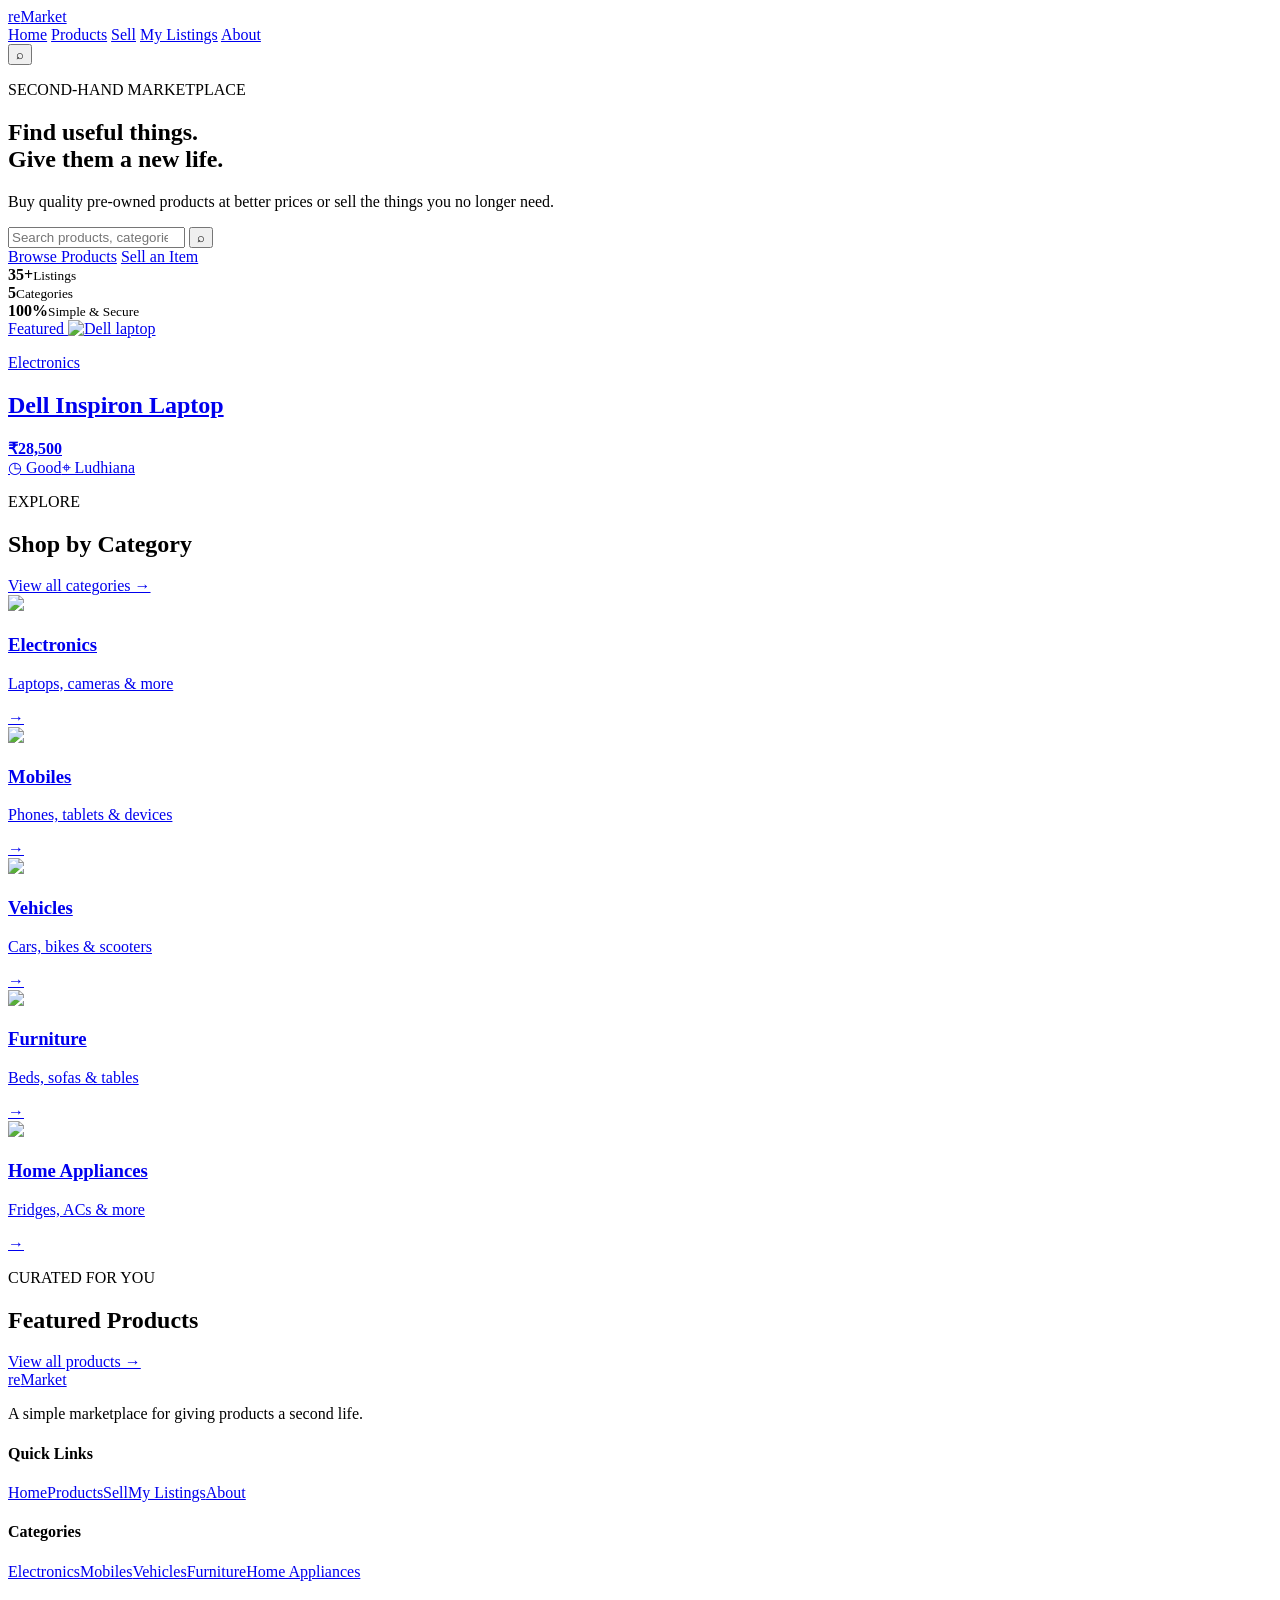
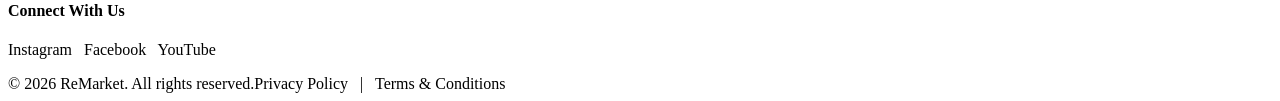
==== index.html @ a1fcb48b "Add files via upload" ====
<!DOCTYPE html>
<html lang="en">
<head>
<meta charset="UTF-8">
<meta name="viewport" content="width=device-width, initial-scale=1.0">
<title>ReMarket | Second-Hand Marketplace</title>
<link rel="stylesheet" href="css/style.css">
</head>
<body>
<header class="site-header">
  <div class="container nav-wrap">
    <a class="brand" href="index.html"><span>re</span>Market</a>
    <nav class="main-nav">
      <a class="active" href="index.html">Home</a>
      <a href="products.html">Products</a>
      <a href="sell.html">Sell</a>
      <a href="dashboard.html">My Listings</a>
      <a href="about.html">About</a>
    </nav>
    <div class="nav-right">
      <button class="search-icon" onclick="focusHomeSearch()" aria-label="Search">⌕</button>
      <div id="headerActions"></div>
    </div>
  </div>
</header>

<main>
<section class="hero">
  <div class="container hero-grid">
    <div class="hero-main">
      <div class="hero-overlay">
        <p class="eyebrow light">SECOND-HAND MARKETPLACE</p>
        <h1>Find useful things.<br>Give them a <span>new life.</span></h1>
        <p class="hero-copy">Buy quality pre-owned products at better prices or sell the things you no longer need.</p>
        <div class="hero-search">
          <input id="homeSearch" type="search" placeholder="Search products, categories...">
          <button onclick="searchFromHome()">⌕</button>
        </div>
        <div class="hero-buttons">
          <a class="btn btn-gold" href="products.html">Browse Products</a>
          <a class="btn btn-outline-light" href="sell.html">Sell an Item</a>
        </div>
        <div class="hero-stats">
          <div><strong>35+</strong><small>Listings</small></div>
          <div><strong>5</strong><small>Categories</small></div>
          <div><strong>100%</strong><small>Simple & Secure</small></div>
        </div>
      </div>
    </div>
    <a class="featured-card" href="product-details.html?id=p1">
      <span class="featured-tag">Featured</span>
      <img src="https://images.unsplash.com/photo-1496181133206-80ce9b88a853?auto=format&fit=crop&w=900&q=85" alt="Dell laptop">
      <div class="featured-info">
        <p>Electronics</p>
        <h2>Dell Inspiron Laptop</h2>
        <strong>₹28,500</strong>
        <div class="mini-meta"><span>◷ Good</span><span>⌖ Ludhiana</span></div>
      </div>
    </a>
  </div>
</section>

<section class="section">
  <div class="container">
    <div class="section-head">
      <div><p class="eyebrow">EXPLORE</p><h2>Shop by Category</h2></div>
      <a href="products.html">View all categories →</a>
    </div>
    <div class="category-grid">
      <a class="category-card" href="products.html?category=Electronics"><img src="https://images.unsplash.com/photo-1496181133206-80ce9b88a853?auto=format&fit=crop&w=700&q=85"><div><h3>Electronics</h3><p>Laptops, cameras & more</p><b>→</b></div></a>
      <a class="category-card" href="products.html?category=Mobiles"><img src="https://images.unsplash.com/photo-1598327105666-5b89351aff97?auto=format&fit=crop&w=700&q=85"><div><h3>Mobiles</h3><p>Phones, tablets & devices</p><b>→</b></div></a>
      <a class="category-card" href="products.html?category=Vehicles"><img src="https://images.unsplash.com/photo-1542282088-72c9c27ed0cd?auto=format&fit=crop&w=700&q=85"><div><h3>Vehicles</h3><p>Cars, bikes & scooters</p><b>→</b></div></a>
      <a class="category-card" href="products.html?category=Furniture"><img src="https://images.unsplash.com/photo-1555041469-a586c61ea9bc?auto=format&fit=crop&w=700&q=85"><div><h3>Furniture</h3><p>Beds, sofas & tables</p><b>→</b></div></a>
      <a class="category-card" href="products.html?category=Home Appliances"><img src="https://images.unsplash.com/photo-1584568694244-14fbdf83bd30?auto=format&fit=crop&w=700&q=85"><div><h3>Home Appliances</h3><p>Fridges, ACs & more</p><b>→</b></div></a>
    </div>
  </div>
</section>

<section class="section products-section">
  <div class="container">
    <div class="section-head"><div><p class="eyebrow">CURATED FOR YOU</p><h2>Featured Products</h2></div><a href="products.html">View all products →</a></div>
    <div id="featuredProducts" class="product-grid compact"></div>
  </div>
</section>
</main>

<footer class="site-footer">
  <div class="container footer-grid">
    <div><a class="brand footer-brand" href="index.html"><span>re</span>Market</a><p>A simple marketplace for giving products a second life.</p></div>
    <div><h4>Quick Links</h4><a href="index.html">Home</a><a href="products.html">Products</a><a href="sell.html">Sell</a><a href="dashboard.html">My Listings</a><a href="about.html">About</a></div>
    <div><h4>Categories</h4><a href="products.html?category=Electronics">Electronics</a><a href="products.html?category=Mobiles">Mobiles</a><a href="products.html?category=Vehicles">Vehicles</a><a href="products.html?category=Furniture">Furniture</a><a href="products.html?category=Home Appliances">Home Appliances</a></div>
    <div><h4>Connect With Us</h4><p>Instagram &nbsp; Facebook &nbsp; YouTube</p></div>
  </div>
  <div class="footer-bottom"><div class="container"><span>© 2026 ReMarket. All rights reserved.</span><span>Privacy Policy &nbsp; | &nbsp; Terms & Conditions</span></div></div>
</footer>
<script src="js/script.js"></script>
</body>
</html>
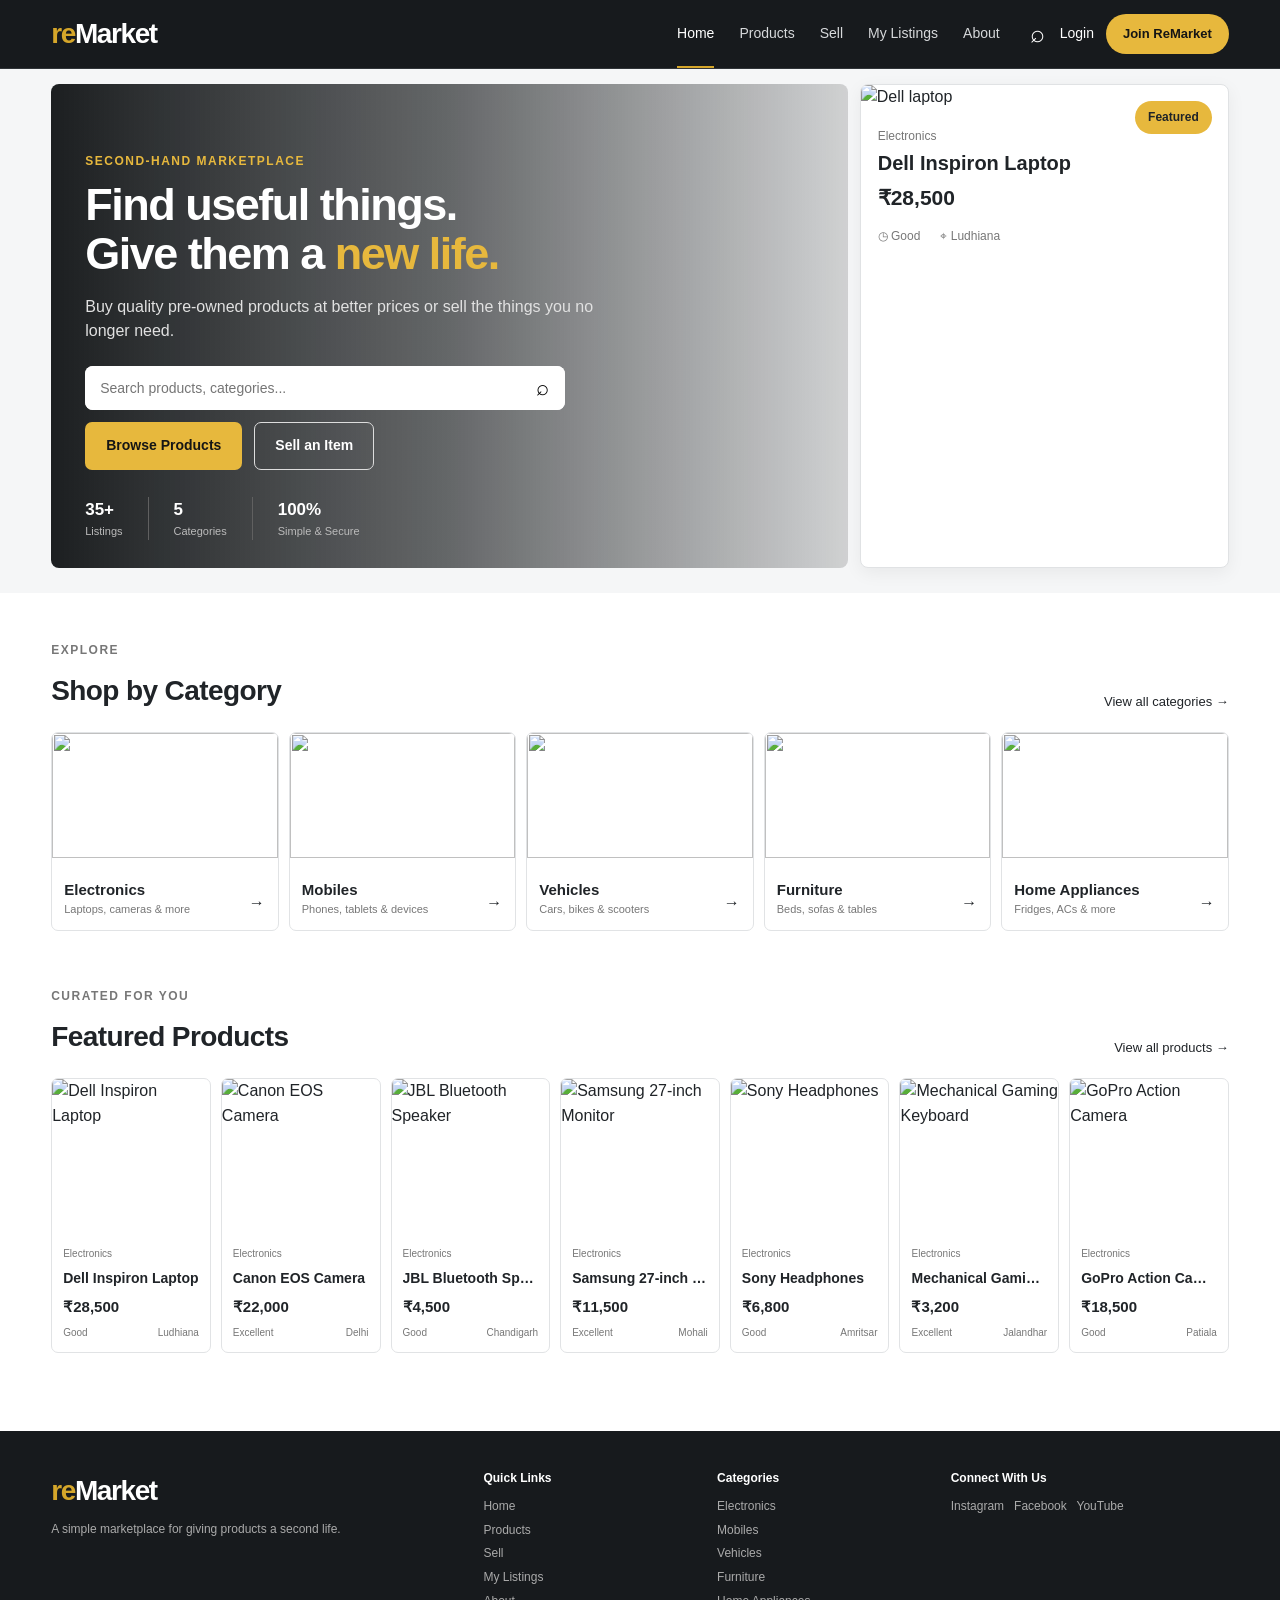
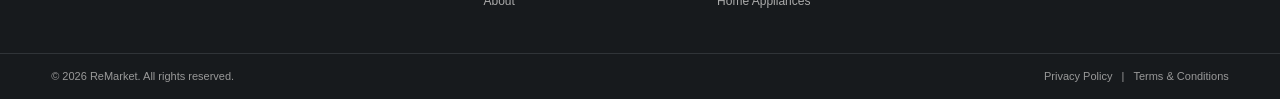
==== commit f0ea9783: "Update index.html" ====
--- a/index.html
+++ b/index.html
@@ -4,7 +4,7 @@
 <meta charset="UTF-8">
 <meta name="viewport" content="width=device-width, initial-scale=1.0">
 <title>ReMarket | Second-Hand Marketplace</title>
-<link rel="stylesheet" href="css/style.css">
+<link rel="stylesheet" href="./style.css">
 </head>
 <body>
 <header class="site-header">
@@ -93,6 +93,6 @@
   </div>
   <div class="footer-bottom"><div class="container"><span>© 2026 ReMarket. All rights reserved.</span><span>Privacy Policy &nbsp; | &nbsp; Terms & Conditions</span></div></div>
 </footer>
-<script src="js/script.js"></script>
+<script src="./script.js"></script>
 </body>
-</html>+</html>
--- a/style.css
+++ b/style.css
@@ -0,0 +1,4 @@
+*{box-sizing:border-box;margin:0;padding:0}body{font-family:Arial,Helvetica,sans-serif;color:#202428;background:#fff;line-height:1.55}a{text-decoration:none;color:inherit}.container{width:min(1180px,92%);margin:auto}.site-header{background:#171a1d;color:#fff;position:sticky;top:0;z-index:20;border-bottom:1px solid #303438}.nav-wrap{min-height:68px;display:flex;align-items:center;gap:30px}.brand{font-size:28px;font-weight:800;letter-spacing:-1.4px;margin-right:auto}.brand span{color:#d5a62a}.main-nav{display:flex;gap:25px;height:68px;align-items:center}.main-nav a{font-size:14px;color:#d7d9db;position:relative}.main-nav a:hover,.main-nav a.active{color:#fff}.main-nav a.active:after{content:"";height:2px;background:#d5a62a;position:absolute;left:0;right:0;bottom:-23px}.nav-right{display:flex;align-items:center;gap:15px}.search-icon{background:none;border:0;color:#fff;font-size:25px;cursor:pointer}.nav-actions{display:flex;align-items:center;gap:12px}.nav-user{font-size:13px;color:#eee}.nav-login{font-size:14px}.nav-join{background:#e7b83d;color:#151515;padding:10px 17px;border-radius:22px;font-weight:700;font-size:13px;border:0}.nav-logout{border:1px solid #666;background:transparent;color:#fff;border-radius:20px;padding:8px 13px;cursor:pointer}.hero{padding:15px 0 25px;background:#f5f6f7}.hero-grid{display:grid;grid-template-columns:2.05fr .95fr;gap:12px}.hero-main{min-height:445px;border-radius:8px;background:linear-gradient(90deg,rgba(12,15,17,.93),rgba(12,15,17,.62),rgba(12,15,17,.16)),url("https://images.unsplash.com/photo-1555041469-a586c61ea9bc?auto=format&fit=crop&w=1500&q=85") center/cover}.hero-overlay{padding:68px 34px 28px;color:#fff}.eyebrow{font-size:12px;font-weight:800;letter-spacing:1.5px;color:#777;margin-bottom:9px}.eyebrow.light{color:#e7b83d}.hero h1{font-size:45px;line-height:1.1;letter-spacing:-1.5px;margin-bottom:16px}.hero h1 span{color:#e7b83d}.hero-copy{max-width:530px;color:#e1e1e1;font-size:16px}.hero-search{margin-top:22px;display:flex;max-width:480px;background:#fff;border-radius:8px;overflow:hidden}.hero-search input{border:0;outline:0;padding:14px 15px;flex:1;font-size:14px}.hero-search button{border:0;background:#fff;font-size:22px;padding:0 16px;cursor:pointer}.hero-buttons{display:flex;gap:12px;margin-top:12px}.btn{display:inline-flex;justify-content:center;align-items:center;border-radius:7px;padding:12px 20px;font-size:14px;font-weight:700;border:1px solid transparent;cursor:pointer}.btn-gold{background:#e7b83d;color:#151515}.btn-dark{background:#202428;color:#fff}.btn-outline-light{border-color:#ddd;color:#fff;background:transparent}.full{width:100%}.hero-stats{display:flex;gap:0;margin-top:27px}.hero-stats div{padding:0 25px;border-right:1px solid #606060;display:flex;flex-direction:column}.hero-stats div:first-child{padding-left:0}.hero-stats div:last-child{border:0}.hero-stats strong{font-size:17px}.hero-stats small{font-size:11px;color:#bbb}.featured-card{background:#fff;border:1px solid #e0e2e4;border-radius:8px;overflow:hidden;position:relative;box-shadow:0 5px 18px rgba(0,0,0,.06)}.featured-card img{height:290px;width:100%;object-fit:cover}.featured-tag{position:absolute;top:16px;right:16px;background:#e7b83d;padding:7px 13px;border-radius:18px;font-size:12px;font-weight:800;z-index:2}.featured-info{padding:17px}.featured-info p{font-size:12px;color:#777}.featured-info h2{font-size:20px;margin:3px 0}.featured-info>strong{font-size:21px}.mini-meta,.detail-meta{display:flex;gap:20px;color:#777;font-size:12px;margin-top:12px}.section{padding:48px 0}.section-head{display:flex;justify-content:space-between;align-items:end;margin-bottom:20px}.section-head h2{font-size:28px;letter-spacing:-.6px}.section-head>a{font-size:13px}.category-grid{display:grid;grid-template-columns:repeat(5,1fr);gap:10px}.category-card{border:1px solid #e1e3e5;border-radius:7px;overflow:hidden;background:#fff;transition:.2s}.category-card:hover,.product-card:hover{transform:translateY(-3px);box-shadow:0 10px 25px rgba(0,0,0,.08)}.category-card img{width:100%;height:125px;object-fit:cover}.category-card div{padding:12px;position:relative}.category-card h3{font-size:15px}.category-card p{font-size:11px;color:#777}.category-card b{position:absolute;right:13px;bottom:15px}.products-section{padding-top:8px}.product-grid{display:grid;grid-template-columns:repeat(4,1fr);gap:14px}.product-grid.compact{grid-template-columns:repeat(7,1fr);gap:10px}.product-card{background:#fff;border:1px solid #e1e3e5;border-radius:7px;overflow:hidden;transition:.2s;min-width:0}.product-card img{width:100%;height:210px;object-fit:cover;display:block}.compact .product-card img{height:150px}.product-card-body{padding:11px}.product-card .tag{font-size:10px;color:#777}.product-card h3{font-size:14px;margin:3px 0 5px;white-space:nowrap;overflow:hidden;text-overflow:ellipsis}.product-price{font-weight:800;font-size:15px}.product-meta{font-size:10px;color:#777;margin-top:7px;display:flex;justify-content:space-between;gap:5px}.page-hero{background:#f2f3f4;padding:55px 0;border-bottom:1px solid #ddd}.page-hero h1{font-size:42px;letter-spacing:-1px}.page-hero p:not(.eyebrow){color:#6d7277;margin-top:6px}.filters{display:grid;grid-template-columns:2fr 1fr 1fr;gap:10px;margin-bottom:20px}.filters input,.filters select,.form-card input,.form-card select,.form-card textarea,.auth-card input{width:100%;padding:13px 14px;border:1px solid #d4d7da;border-radius:6px;background:#fff;font-size:14px;outline:none}.filters input:focus,.filters select:focus,.form-card input:focus,.form-card select:focus,.form-card textarea:focus,.auth-card input:focus{border-color:#222}.result-count{font-size:13px;color:#777;margin-bottom:13px}.auth-page{min-height:calc(100vh - 69px);background:#f3f4f5;padding:55px 0}.auth-card{background:#fff;border:1px solid #ddd;border-radius:9px;width:min(470px,92%);margin:auto;padding:35px;box-shadow:0 12px 35px rgba(0,0,0,.06)}.auth-card h1{font-size:30px;margin-bottom:7px}.muted{color:#777;font-size:14px}.auth-card form,.form-card form{margin-top:24px}.auth-card label,.form-card label{display:block;font-size:13px;font-weight:700;margin-bottom:15px}.auth-card input,.form-card input,.form-card select,.form-card textarea{display:block;margin-top:7px}.auth-switch{text-align:center;margin-top:18px;font-size:13px;color:#777}.auth-switch a{font-weight:700;text-decoration:underline;color:#222}.form-layout{display:grid;grid-template-columns:1fr 1fr;gap:50px;align-items:start}.form-intro{padding:35px 0}.form-intro h1{font-size:42px;line-height:1.12;max-width:500px}.form-intro>p:not(.eyebrow){color:#70757a;max-width:510px;margin-top:15px}.info-box{margin-top:28px;background:#202428;color:#fff;padding:22px;border-radius:8px;display:flex;flex-direction:column;gap:9px}.info-box strong{color:#e7b83d;margin-bottom:4px}.info-box span{font-size:13px;color:#ddd}.form-card{background:#fff;border:1px solid #ddd;border-radius:9px;padding:28px;box-shadow:0 12px 35px rgba(0,0,0,.06)}.form-card h2{font-size:25px}.upload-preview{height:150px;border:1px dashed #c5c8ca;border-radius:7px;margin:7px 0 18px;display:flex;align-items:center;justify-content:center;color:#999;font-size:12px;overflow:hidden}.upload-preview img{width:100%;height:100%;object-fit:cover}.notice{margin-top:12px;font-size:13px}.dashboard-top{display:flex;justify-content:space-between;align-items:center;margin-bottom:20px}.dashboard-top h2{font-size:25px}.dashboard-top h2 span{font-size:13px;background:#eee;padding:5px 9px;border-radius:15px}.about-grid{display:grid;grid-template-columns:1fr 1fr;gap:70px}.about-grid h2{font-size:35px;line-height:1.15;margin-bottom:15px}.about-grid p:not(.eyebrow){color:#666;margin:10px 0}.about-points{border-top:1px solid #ddd}.about-points div{display:flex;gap:20px;padding:20px 0;border-bottom:1px solid #ddd}.about-points strong{font-size:13px;color:#999}.about-points span{font-size:15px}.details-grid{display:grid;grid-template-columns:1.05fr .95fr;gap:55px;align-items:center}.detail-image-wrap{height:520px;background:#f1f2f3;border-radius:9px;overflow:hidden}.detail-image-wrap img{width:100%;height:100%;object-fit:cover}.detail-info h1{font-size:42px;line-height:1.1;margin-bottom:15px}.detail-price{font-size:29px;font-weight:800}.detail-description{color:#666;margin:25px 0;max-width:500px}.back-link{display:block;margin-top:17px;font-size:13px;text-decoration:underline}.site-footer{background:#171a1d;color:#ddd;margin-top:30px}.footer-grid{display:grid;grid-template-columns:2fr 1fr 1fr 1.4fr;gap:35px;padding:38px 0}.footer-brand{display:inline-block;color:#fff}.footer-grid p{font-size:12px;color:#aaa;margin-top:8px}.footer-grid h4{font-size:12px;color:#fff;margin-bottom:10px}.footer-grid a:not(.brand){display:block;font-size:12px;color:#aaa;margin:5px 0}.footer-bottom{border-top:1px solid #303438;padding:14px 0;font-size:11px;color:#999}.footer-bottom .container{display:flex;justify-content:space-between}.empty-state{grid-column:1/-1;text-align:center;padding:55px 20px;border:1px dashed #ccc;color:#777}.empty-state a{display:inline-block;margin-top:12px;text-decoration:underline;color:#222}
+@media(max-width:1050px){.product-grid.compact{grid-template-columns:repeat(4,1fr)}.category-grid{grid-template-columns:repeat(3,1fr)}.main-nav{gap:15px}.nav-wrap{gap:15px}}
+@media(max-width:760px){.main-nav{display:none}.hero-grid,.form-layout,.about-grid,.details-grid{grid-template-columns:1fr}.hero h1{font-size:36px}.hero-main{min-height:auto}.hero-overlay{padding:45px 22px}.category-grid,.product-grid,.product-grid.compact{grid-template-columns:repeat(2,1fr)}.featured-card{display:none}.filters{grid-template-columns:1fr}.footer-grid{grid-template-columns:1fr 1fr}.footer-bottom .container{flex-direction:column;gap:6px}.detail-image-wrap{height:330px}.detail-info h1{font-size:32px}.auth-card{padding:25px}.form-intro{padding:10px 0}.form-intro h1{font-size:34px}}
+@media(max-width:430px){.category-grid,.product-grid,.product-grid.compact{grid-template-columns:1fr}.hero-buttons{flex-direction:column}.footer-grid{grid-template-columns:1fr}.brand{font-size:25px}}
